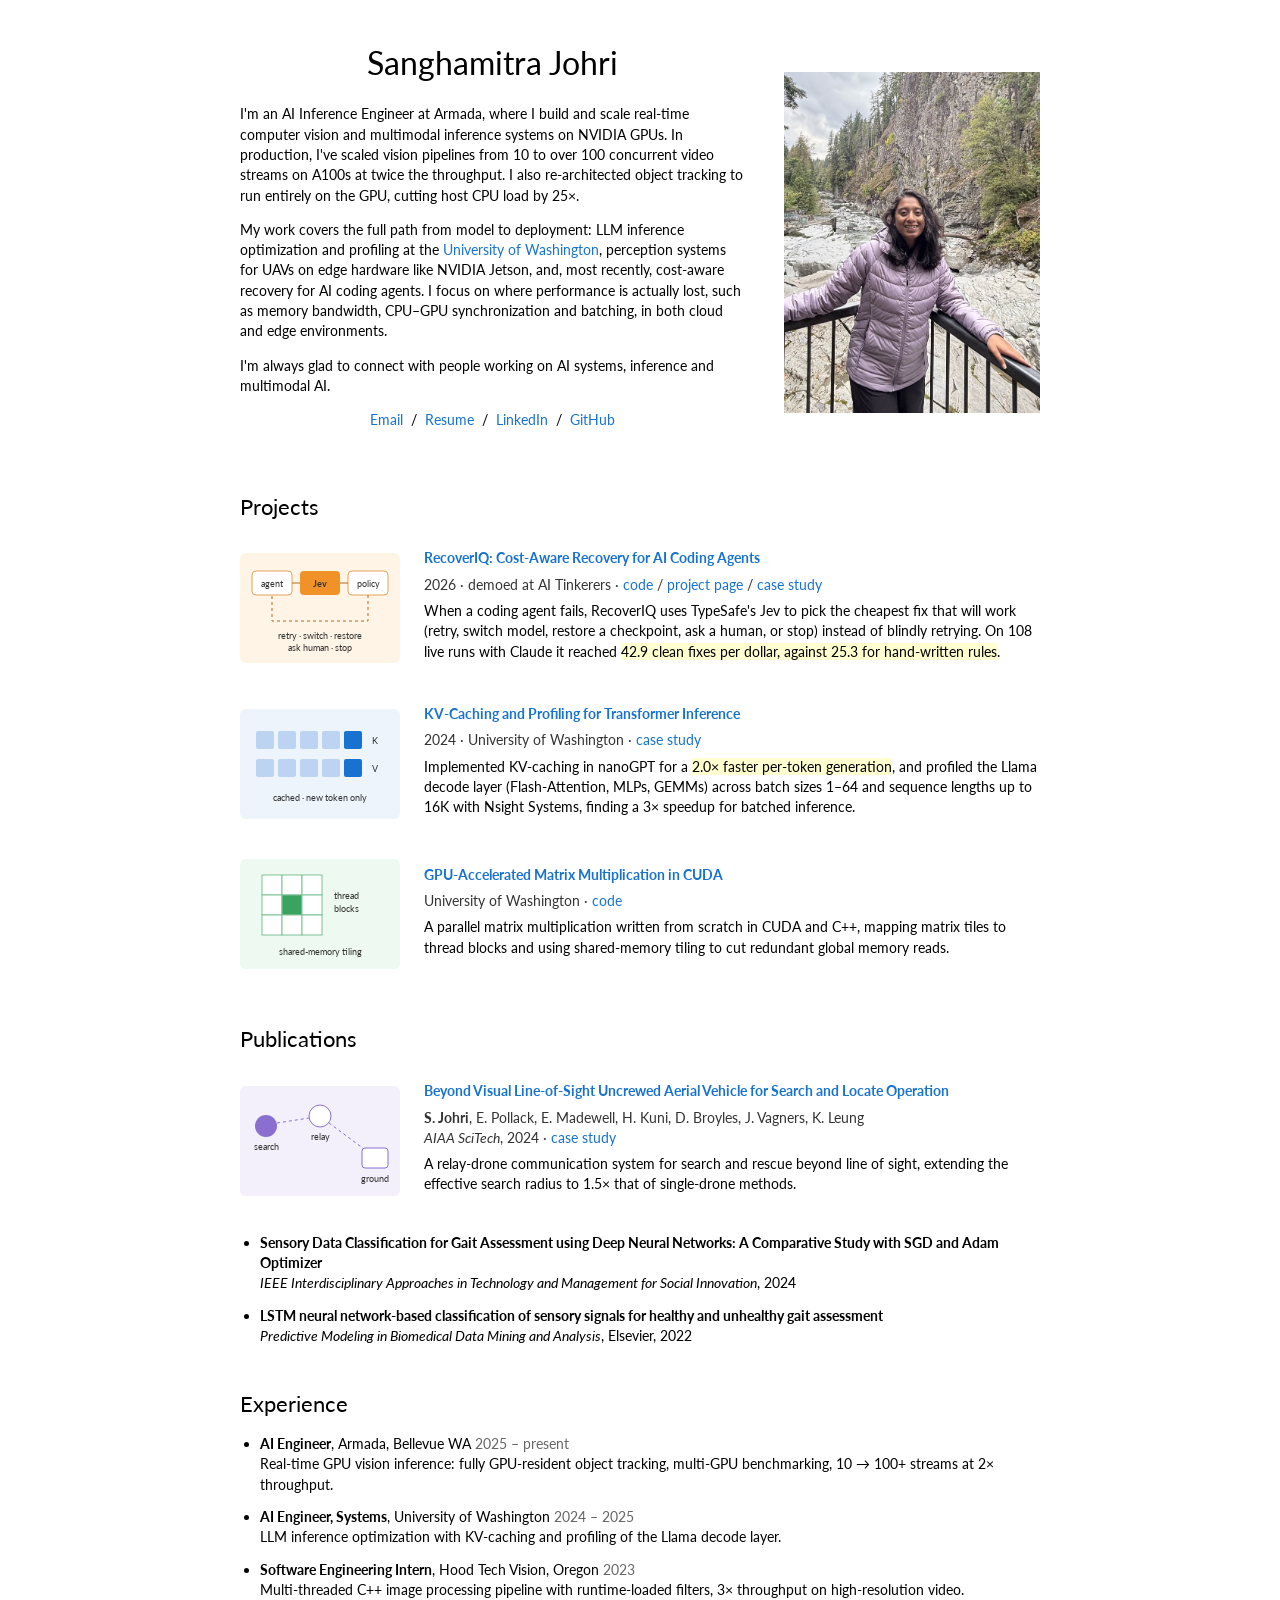
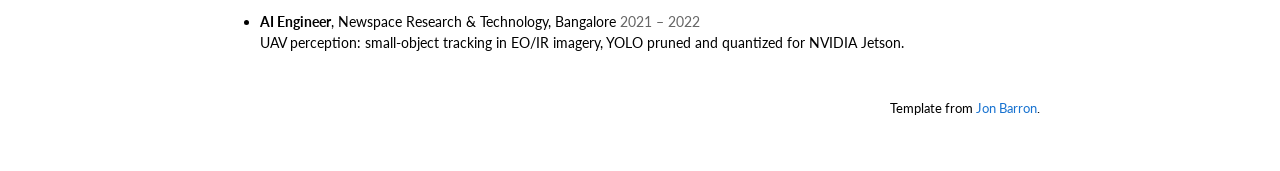
==== index.html @ 05bca454 "Rewrite homepage intro Co-Authored-By: Claude Opus 5.5 <noreply@anthropic.com>" ====
<!DOCTYPE html>
<html lang="en">
<head>
<meta charset="UTF-8">
<meta name="viewport" content="width=device-width, initial-scale=1">
<title>Sanghamitra Johri</title>
<meta name="author" content="Sanghamitra Johri">
<meta name="description" content="Sanghamitra Johri — AI Engineer working on GPU inference for vision and language models.">
<link href="https://fonts.googleapis.com/css2?family=Lato:ital,wght@0,400;0,700;1,400&display=swap" rel="stylesheet">
<link rel="stylesheet" href="home.css">
</head>
<body>
<main class="page">

  <section class="intro">
    <div class="intro-text">
      <h1 class="name">Sanghamitra Johri</h1>
      <p>
        I'm an AI Inference Engineer at Armada, where I build and scale real-time computer vision and multimodal
        inference systems on NVIDIA GPUs. In production, I've scaled vision pipelines from 10 to over 100 concurrent
        video streams on A100s at twice the throughput. I also re-architected object tracking to run entirely on the GPU,
        cutting host CPU load by 25×.
      </p>
      <p>
        My work covers the full path from model to deployment: LLM inference optimization and profiling at the
        <a href="https://www.washington.edu/" target="_blank" rel="noopener noreferrer">University of Washington</a>,
        perception systems for UAVs on edge hardware like NVIDIA Jetson, and, most recently, cost-aware recovery for
        AI coding agents. I focus on where performance is actually lost, such as memory bandwidth, CPU–GPU
        synchronization and batching, in both cloud and edge environments.
      </p>
      <p>
        I'm always glad to connect with people working on AI systems, inference and multimodal AI.
      </p>
      <p class="links">
        <a href="mailto:johrisanghamitra@gmail.com">Email</a> &nbsp;/&nbsp;
        <a href="resume.pdf" target="_blank" rel="noopener noreferrer">Resume</a> &nbsp;/&nbsp;
        <a href="https://www.linkedin.com/in/sanghamitra-johri/" target="_blank" rel="noopener noreferrer">LinkedIn</a> &nbsp;/&nbsp;
        <a href="https://github.com/sanghamitrajohri" target="_blank" rel="noopener noreferrer">GitHub</a>
      </p>
    </div>
    <div class="intro-photo">
      <img src="images/profile.jpg" alt="Sanghamitra Johri" onerror="this.parentElement.remove()">
    </div>
  </section>

  <h2 class="heading">Projects</h2>

  <article class="item">
    <a class="thumb" href="project-5.html" aria-label="RecoverIQ case study">
      <svg viewBox="0 0 160 110" role="img" aria-label="Agent, Jev and policy in a recovery loop">
        <rect width="160" height="110" rx="6" fill="#fff4e6"/>
        <rect x="12" y="18" width="40" height="24" rx="4" fill="#fff" stroke="#e2a35a"/>
        <text x="32" y="34" text-anchor="middle">agent</text>
        <rect x="60" y="18" width="40" height="24" rx="4" fill="#f09228"/>
        <text x="80" y="34" text-anchor="middle" fill="#fff" font-weight="700">Jev</text>
        <rect x="108" y="18" width="40" height="24" rx="4" fill="#fff" stroke="#e2a35a"/>
        <text x="128" y="34" text-anchor="middle">policy</text>
        <path d="M52 30h8M100 30h8" stroke="#b36b1c"/>
        <path d="M128 42v26H32V42" fill="none" stroke="#b36b1c" stroke-dasharray="3 3"/>
        <text x="80" y="86" text-anchor="middle">retry · switch · restore</text>
        <text x="80" y="98" text-anchor="middle">ask human · stop</text>
      </svg>
    </a>
    <div>
      <a href="project-5.html" class="papertitle">RecoverIQ: Cost-Aware Recovery for AI Coding Agents</a>
      <p class="meta">2026 · demoed at AI Tinkerers ·
        <a href="https://github.com/sanghamitrajohri/recoveriq" target="_blank" rel="noopener noreferrer">code</a> /
        <a href="https://sanghamitrajohri.github.io/recoveriq/" target="_blank" rel="noopener noreferrer">project page</a> /
        <a href="project-5.html">case study</a></p>
      <p>When a coding agent fails, RecoverIQ uses TypeSafe's Jev to pick the cheapest fix that will work (retry, switch model,
        restore a checkpoint, ask a human, or stop) instead of blindly retrying. On 108 live runs with Claude it reached
        <span class="highlight">42.9 clean fixes per dollar, against 25.3 for hand-written rules</span>.</p>
    </div>
  </article>

  <article class="item">
    <a class="thumb" href="project-1.html" aria-label="KV-caching case study">
      <svg viewBox="0 0 160 110" role="img" aria-label="Cached key and value blocks reused across decoding steps">
        <rect width="160" height="110" rx="6" fill="#eef4fc"/>
        <g fill="#bcd3f1"><rect x="16" y="22" width="18" height="18" rx="2"/><rect x="38" y="22" width="18" height="18" rx="2"/><rect x="60" y="22" width="18" height="18" rx="2"/><rect x="82" y="22" width="18" height="18" rx="2"/></g>
        <rect x="104" y="22" width="18" height="18" rx="2" fill="#1772d0"/>
        <g fill="#bcd3f1"><rect x="16" y="50" width="18" height="18" rx="2"/><rect x="38" y="50" width="18" height="18" rx="2"/><rect x="60" y="50" width="18" height="18" rx="2"/><rect x="82" y="50" width="18" height="18" rx="2"/></g>
        <rect x="104" y="50" width="18" height="18" rx="2" fill="#1772d0"/>
        <text x="132" y="35">K</text><text x="132" y="63">V</text>
        <text x="80" y="92" text-anchor="middle">cached · new token only</text>
      </svg>
    </a>
    <div>
      <a href="project-1.html" class="papertitle">KV-Caching and Profiling for Transformer Inference</a>
      <p class="meta">2024 · University of Washington ·
        <a href="project-1.html">case study</a></p>
      <p>Implemented KV-caching in nanoGPT for a <span class="highlight">2.0× faster per-token generation</span>, and profiled the
        Llama decode layer (Flash-Attention, MLPs, GEMMs) across batch sizes 1–64 and sequence lengths up to 16K with
        Nsight Systems, finding a 3× speedup for batched inference.</p>
    </div>
  </article>

  <article class="item">
    <a class="thumb" href="https://github.com/sanghamitrajohri/Cuda_programming" target="_blank" rel="noopener noreferrer" aria-label="CUDA programming repository">
      <svg viewBox="0 0 160 110" role="img" aria-label="Matrix tiles mapped to GPU thread blocks">
        <rect width="160" height="110" rx="6" fill="#eefaf1"/>
        <g stroke="#7cc196" fill="#fff">
          <rect x="22" y="16" width="20" height="20"/><rect x="42" y="16" width="20" height="20"/><rect x="62" y="16" width="20" height="20"/>
          <rect x="22" y="36" width="20" height="20"/><rect x="42" y="36" width="20" height="20" fill="#3aa35f"/><rect x="62" y="36" width="20" height="20"/>
          <rect x="22" y="56" width="20" height="20"/><rect x="42" y="56" width="20" height="20"/><rect x="62" y="56" width="20" height="20"/>
        </g>
        <text x="94" y="40">thread</text><text x="94" y="53">blocks</text>
        <text x="80" y="96" text-anchor="middle">shared-memory tiling</text>
      </svg>
    </a>
    <div>
      <a href="https://github.com/sanghamitrajohri/Cuda_programming" class="papertitle" target="_blank" rel="noopener noreferrer">GPU-Accelerated Matrix Multiplication in CUDA</a>
      <p class="meta">University of Washington ·
        <a href="https://github.com/sanghamitrajohri/Cuda_programming" target="_blank" rel="noopener noreferrer">code</a></p>
      <p>A parallel matrix multiplication written from scratch in CUDA and C++, mapping matrix tiles to thread blocks and
        using shared-memory tiling to cut redundant global memory reads.</p>
    </div>
  </article>

  <h2 class="heading">Publications</h2>

  <article class="item">
    <a class="thumb" href="project-3.html" aria-label="BVLOS drone case study">
      <svg viewBox="0 0 160 110" role="img" aria-label="Search drone linked through a relay drone to a ground station">
        <rect width="160" height="110" rx="6" fill="#f3effb"/>
        <circle cx="26" cy="40" r="11" fill="#8a6fd1"/><circle cx="80" cy="30" r="11" fill="#fff" stroke="#8a6fd1"/>
        <rect x="122" y="62" width="26" height="20" rx="3" fill="#fff" stroke="#8a6fd1"/>
        <path d="M37 37l32-5M89 37l35 26" stroke="#8a6fd1" stroke-dasharray="3 3"/>
        <text x="26" y="64" text-anchor="middle">search</text><text x="80" y="54" text-anchor="middle">relay</text>
        <text x="135" y="96" text-anchor="middle">ground</text>
      </svg>
    </a>
    <div>
      <a href="project-3.html" class="papertitle">Beyond Visual Line-of-Sight Uncrewed Aerial Vehicle for Search and Locate Operation</a>
      <p class="meta"><strong>S. Johri</strong>, E. Pollack, E. Madewell, H. Kuni, D. Broyles, J. Vagners, K. Leung<br>
        <em>AIAA SciTech</em>, 2024 · <a href="project-3.html">case study</a></p>
      <p>A relay-drone communication system for search and rescue beyond line of sight, extending the effective search
        radius to 1.5× that of single-drone methods.</p>
    </div>
  </article>

  <ul class="pubs">
    <li><span class="papertitle-plain">Sensory Data Classification for Gait Assessment using Deep Neural Networks: A Comparative Study with SGD and Adam Optimizer</span><br>
      <em>IEEE Interdisciplinary Approaches in Technology and Management for Social Innovation</em>, 2024</li>
    <li><span class="papertitle-plain">LSTM neural network-based classification of sensory signals for healthy and unhealthy gait assessment</span><br>
      <em>Predictive Modeling in Biomedical Data Mining and Analysis</em>, Elsevier, 2022</li>
  </ul>

  <h2 class="heading">Experience</h2>
  <ul class="exp">
    <li><strong>AI Engineer</strong>, Armada, Bellevue WA <span class="when">2025 – present</span><br>
      Real-time GPU vision inference: fully GPU-resident object tracking, multi-GPU benchmarking, 10 → 100+ streams at 2× throughput.</li>
    <li><strong>AI Engineer, Systems</strong>, University of Washington <span class="when">2024 – 2025</span><br>
      LLM inference optimization with KV-caching and profiling of the Llama decode layer.</li>
    <li><strong>Software Engineering Intern</strong>, Hood Tech Vision, Oregon <span class="when">2023</span><br>
      Multi-threaded C++ image processing pipeline with runtime-loaded filters, 3× throughput on high-resolution video.</li>
    <li><strong>AI Engineer</strong>, Newspace Research &amp; Technology, Bangalore <span class="when">2021 – 2022</span><br>
      UAV perception: small-object tracking in EO/IR imagery, YOLO pruned and quantized for NVIDIA Jetson.</li>
  </ul>

  <p class="credit">Template from <a href="https://jonbarron.info/" target="_blank" rel="noopener noreferrer">Jon Barron</a>.</p>
</main>
</body>
</html>
---- home.css ----
body {
  margin: 0;
  background: #fff;
  color: #000;
  font-family: "Lato", Verdana, Helvetica, sans-serif;
  font-size: 14px;
  line-height: 1.45;
}

a { color: #1772d0; text-decoration: none; }
a:hover, a:focus { color: #f09228; }

.page { max-width: 800px; margin: 0 auto; padding: 20px 20px 40px; }

.intro { display: flex; align-items: center; gap: 5%; padding: 20px 0 10px; }
.intro-text { flex: 1 1 63%; }
.intro-photo { flex: 0 0 32%; }
.intro-photo img { width: 100%; display: block; }
.name { font-size: 32px; font-weight: 400; text-align: center; margin: 0 0 18px; }
.links { text-align: center; }

.heading { font-size: 22px; font-weight: 400; margin: 36px 0 8px; }

.item { display: grid; grid-template-columns: 160px 1fr; gap: 24px; align-items: center; padding: 18px 0; }
.thumb { display: block; line-height: 0; }
.thumb svg { width: 160px; height: auto; display: block; }
.thumb svg text { font-family: "Lato", Verdana, sans-serif; font-size: 9px; fill: #333; }
.papertitle { font-weight: 700; }
.item p { margin: 6px 0; }
.meta { color: #333; }

span.highlight { background-color: #ffffd0; }

.pubs, .exp { margin: 8px 0 0; padding-left: 20px; }
.pubs li, .exp li { padding: 6px 0; }
.papertitle-plain { font-weight: 700; }
.when { color: #666; }

.credit { text-align: right; font-size: small; margin-top: 40px; }

@media (max-width: 600px) {
  .intro { flex-direction: column-reverse; }
  .intro-photo { width: 55%; }
  .item { grid-template-columns: 1fr; gap: 10px; }
}
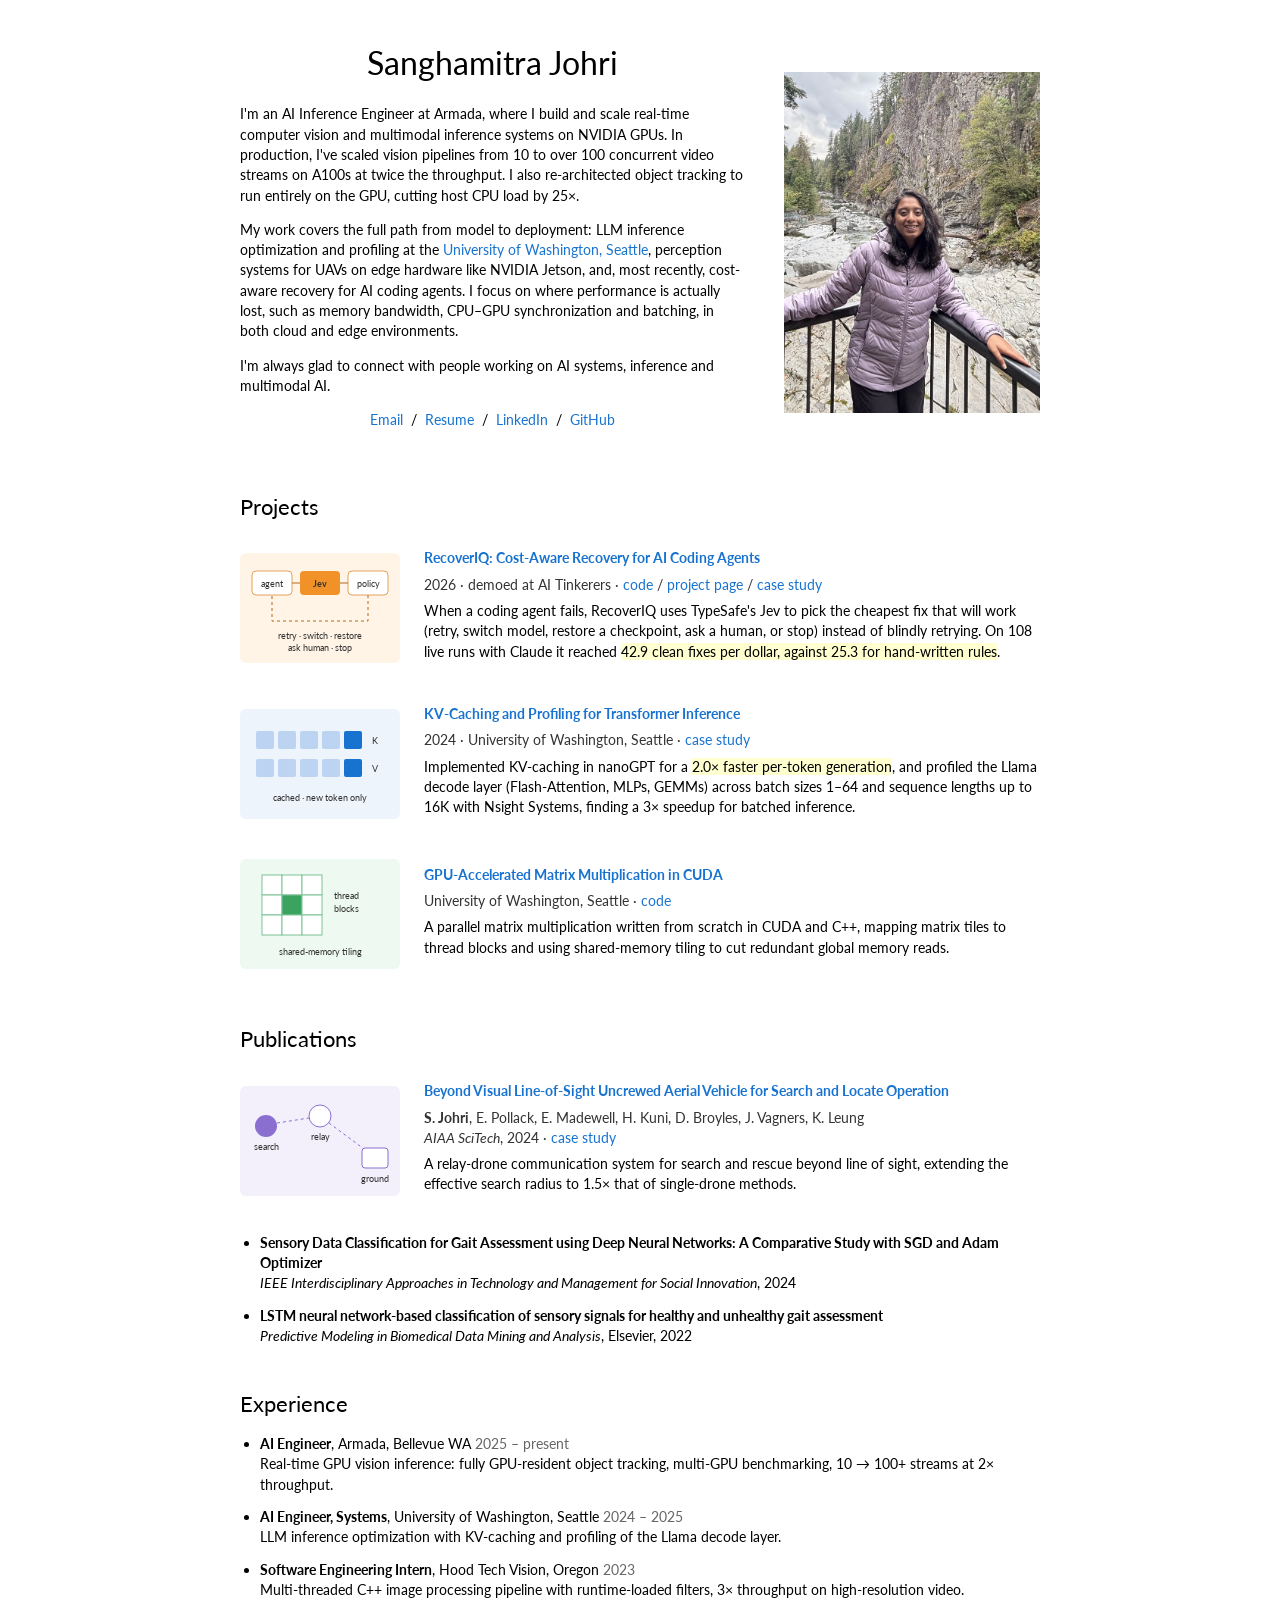
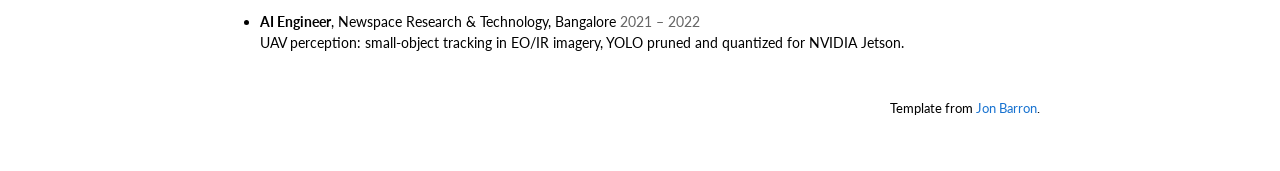
==== commit bcf81366: "Say University of Washington, Seattle Co-Authored-By: Claude Opus 5.5 <noreply@anthropic.com>" ====
--- a/index.html
+++ b/index.html
@@ -23,7 +23,7 @@
       </p>
       <p>
         My work covers the full path from model to deployment: LLM inference optimization and profiling at the
-        <a href="https://www.washington.edu/" target="_blank" rel="noopener noreferrer">University of Washington</a>,
+        <a href="https://www.washington.edu/" target="_blank" rel="noopener noreferrer">University of Washington, Seattle</a>,
         perception systems for UAVs on edge hardware like NVIDIA Jetson, and, most recently, cost-aware recovery for
         AI coding agents. I focus on where performance is actually lost, such as memory bandwidth, CPU–GPU
         synchronization and batching, in both cloud and edge environments.
@@ -87,7 +87,7 @@
     </a>
     <div>
       <a href="project-1.html" class="papertitle">KV-Caching and Profiling for Transformer Inference</a>
-      <p class="meta">2024 · University of Washington ·
+      <p class="meta">2024 · University of Washington, Seattle ·
         <a href="project-1.html">case study</a></p>
       <p>Implemented KV-caching in nanoGPT for a <span class="highlight">2.0× faster per-token generation</span>, and profiled the
         Llama decode layer (Flash-Attention, MLPs, GEMMs) across batch sizes 1–64 and sequence lengths up to 16K with
@@ -110,7 +110,7 @@
     </a>
     <div>
       <a href="https://github.com/sanghamitrajohri/Cuda_programming" class="papertitle" target="_blank" rel="noopener noreferrer">GPU-Accelerated Matrix Multiplication in CUDA</a>
-      <p class="meta">University of Washington ·
+      <p class="meta">University of Washington, Seattle ·
         <a href="https://github.com/sanghamitrajohri/Cuda_programming" target="_blank" rel="noopener noreferrer">code</a></p>
       <p>A parallel matrix multiplication written from scratch in CUDA and C++, mapping matrix tiles to thread blocks and
         using shared-memory tiling to cut redundant global memory reads.</p>
@@ -150,7 +150,7 @@
   <ul class="exp">
     <li><strong>AI Engineer</strong>, Armada, Bellevue WA <span class="when">2025 – present</span><br>
       Real-time GPU vision inference: fully GPU-resident object tracking, multi-GPU benchmarking, 10 → 100+ streams at 2× throughput.</li>
-    <li><strong>AI Engineer, Systems</strong>, University of Washington <span class="when">2024 – 2025</span><br>
+    <li><strong>AI Engineer, Systems</strong>, University of Washington, Seattle <span class="when">2024 – 2025</span><br>
       LLM inference optimization with KV-caching and profiling of the Llama decode layer.</li>
     <li><strong>Software Engineering Intern</strong>, Hood Tech Vision, Oregon <span class="when">2023</span><br>
       Multi-threaded C++ image processing pipeline with runtime-loaded filters, 3× throughput on high-resolution video.</li>
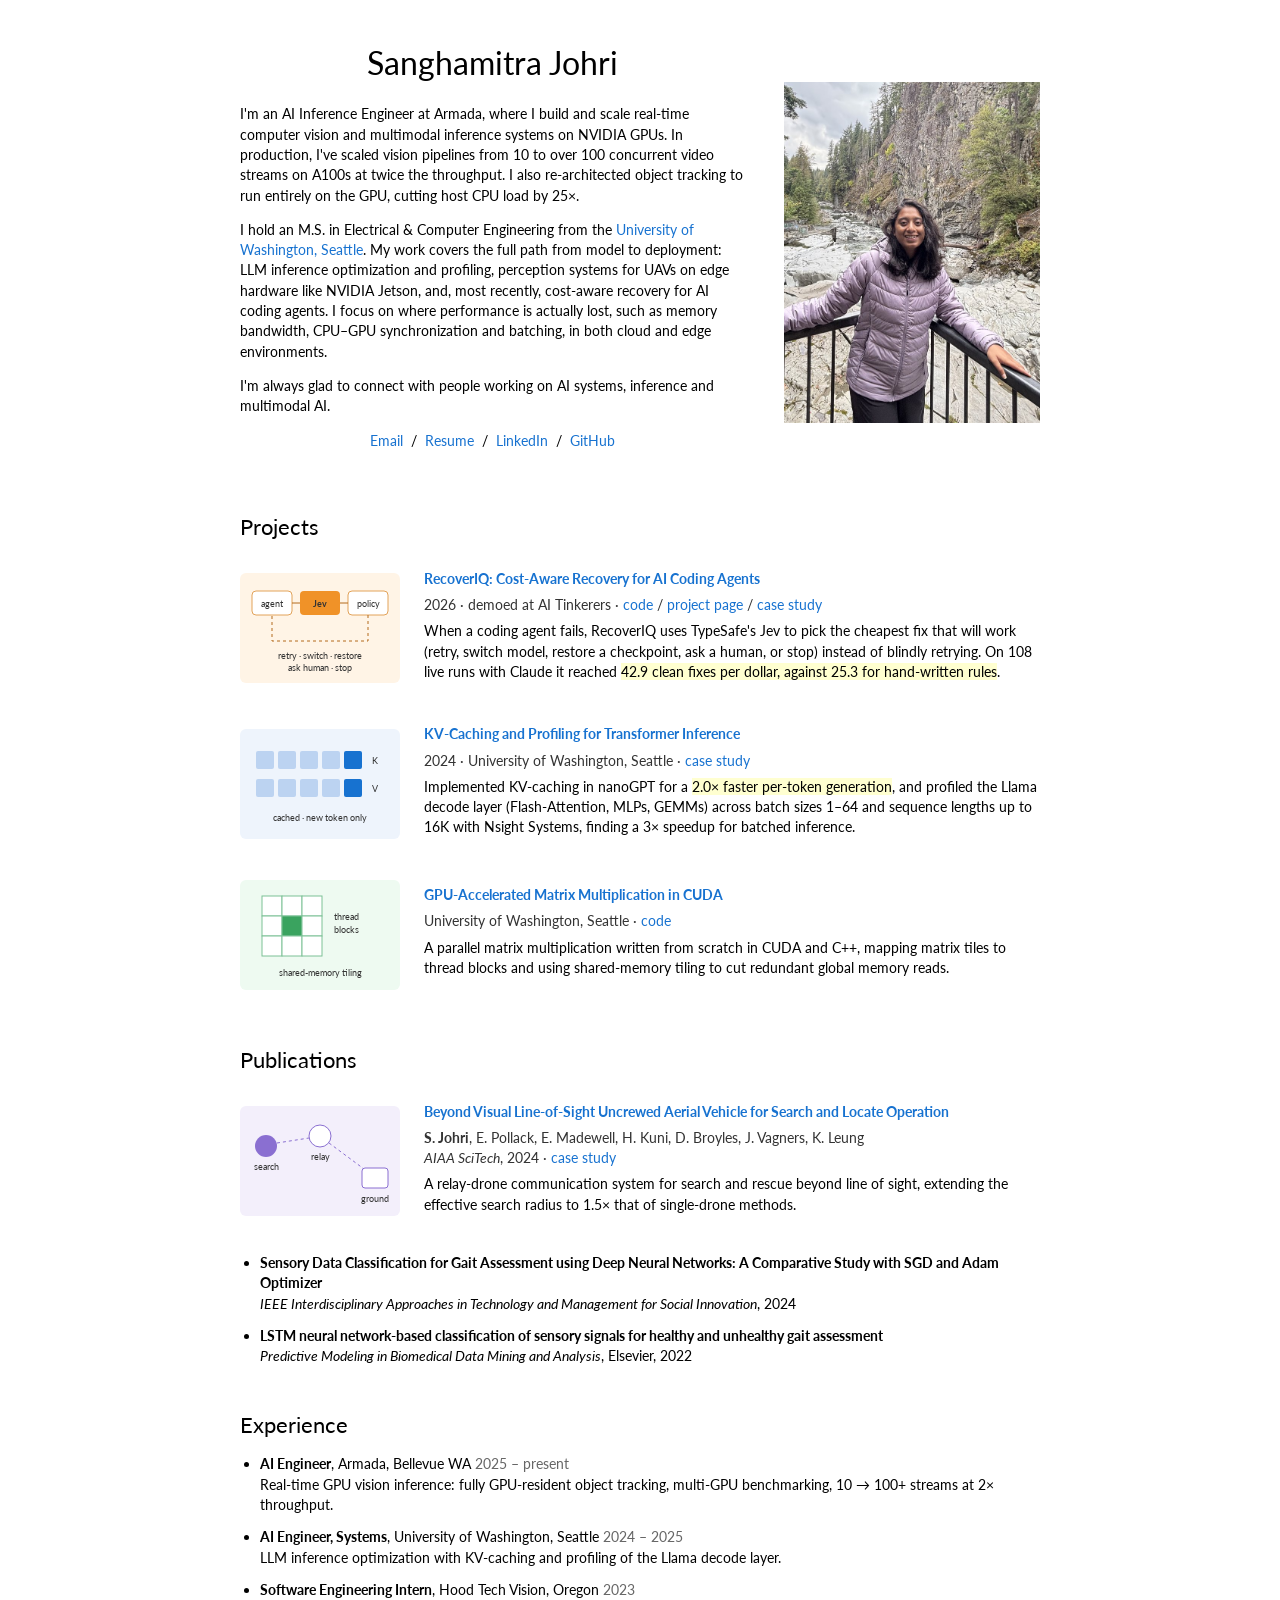
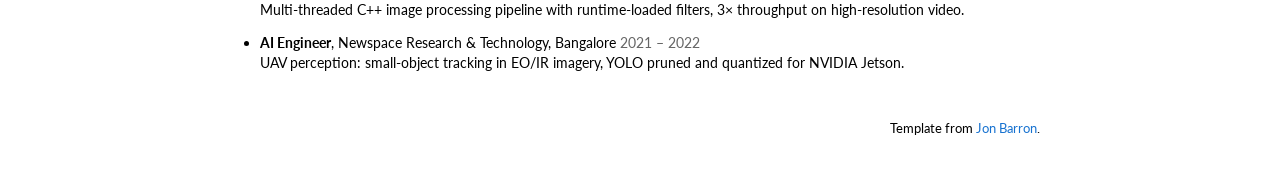
==== commit 75fb3506: "Intro: state the UW Seattle M.S. in its own sentence Co-Authored-By: Claude Opus 5.5 <noreply@anthro" ====
--- a/index.html
+++ b/index.html
@@ -22,10 +22,11 @@
         cutting host CPU load by 25×.
       </p>
       <p>
-        My work covers the full path from model to deployment: LLM inference optimization and profiling at the
-        <a href="https://www.washington.edu/" target="_blank" rel="noopener noreferrer">University of Washington, Seattle</a>,
-        perception systems for UAVs on edge hardware like NVIDIA Jetson, and, most recently, cost-aware recovery for
-        AI coding agents. I focus on where performance is actually lost, such as memory bandwidth, CPU–GPU
+        I hold an M.S. in Electrical &amp; Computer Engineering from the
+        <a href="https://www.washington.edu/" target="_blank" rel="noopener noreferrer">University of Washington, Seattle</a>.
+        My work covers the full path from model to deployment: LLM inference optimization and profiling, perception
+        systems for UAVs on edge hardware like NVIDIA Jetson, and, most recently, cost-aware recovery for AI coding
+        agents. I focus on where performance is actually lost, such as memory bandwidth, CPU–GPU
         synchronization and batching, in both cloud and edge environments.
       </p>
       <p>
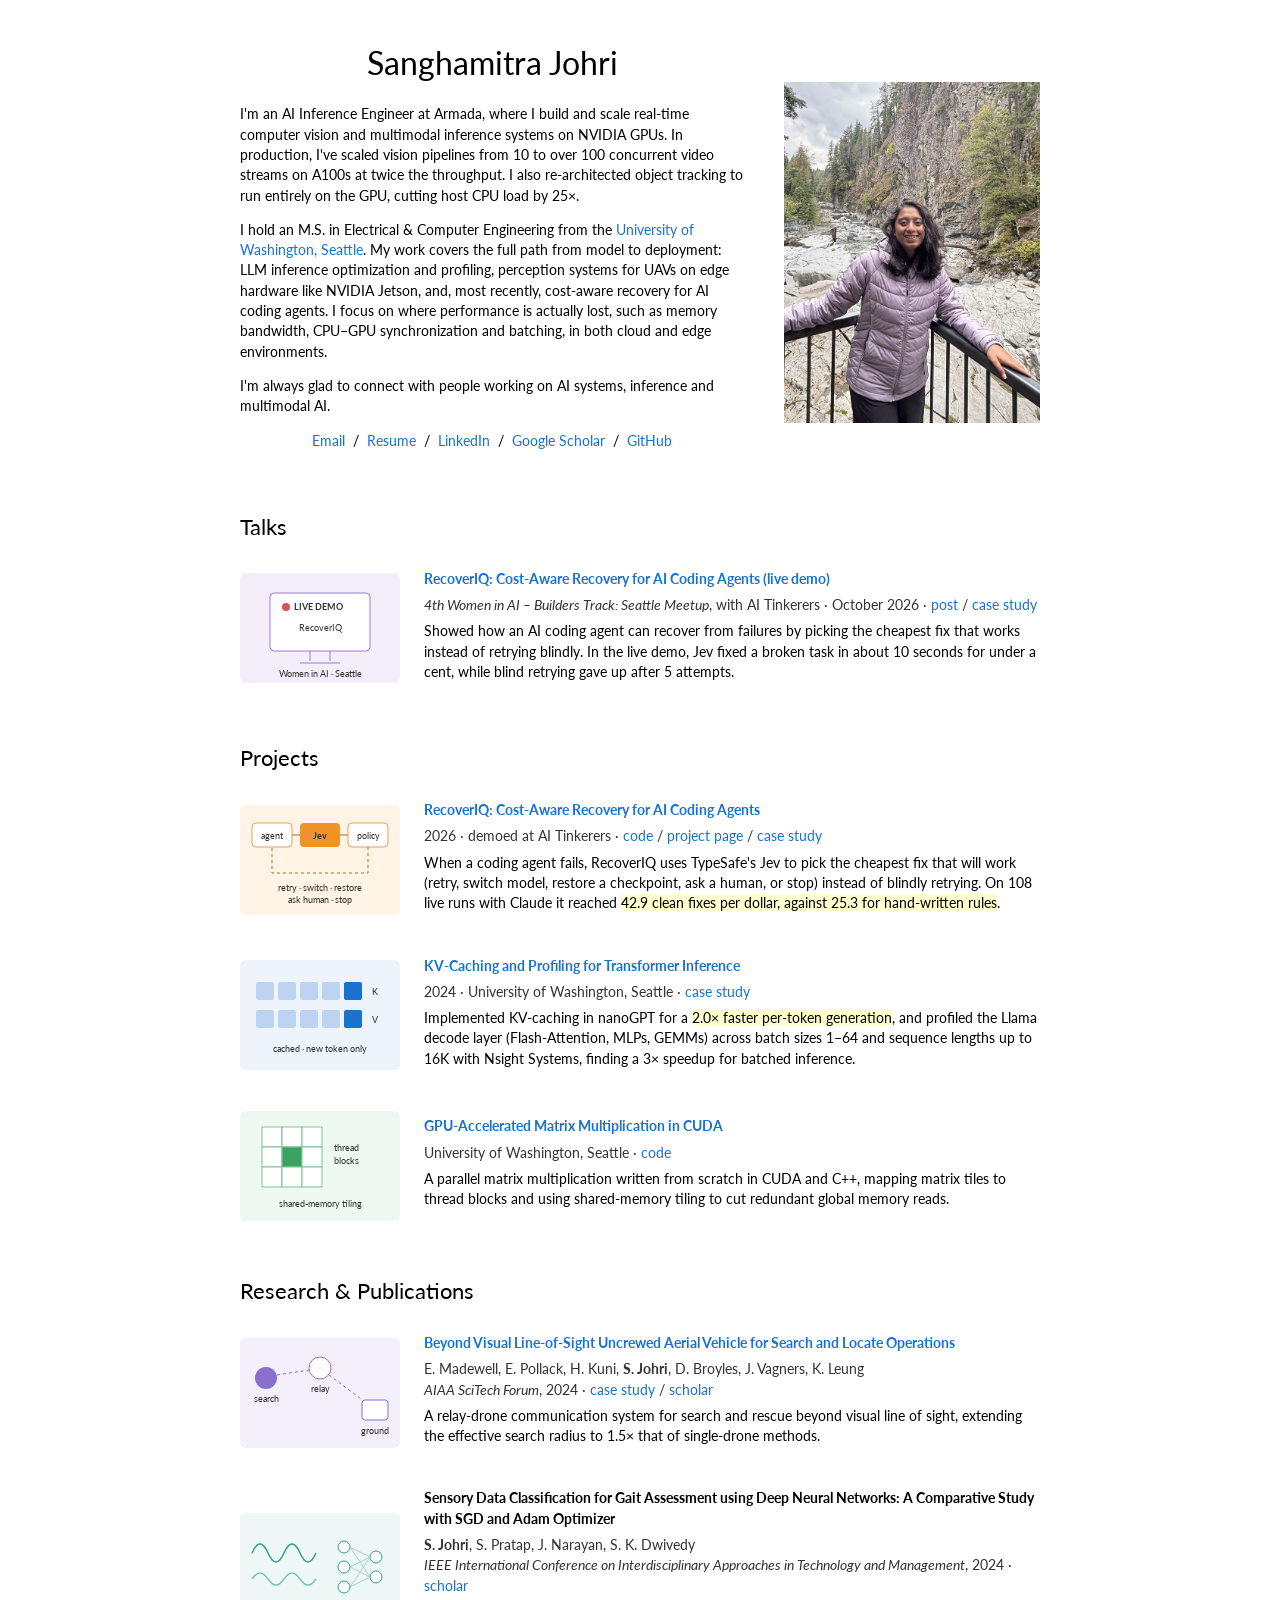
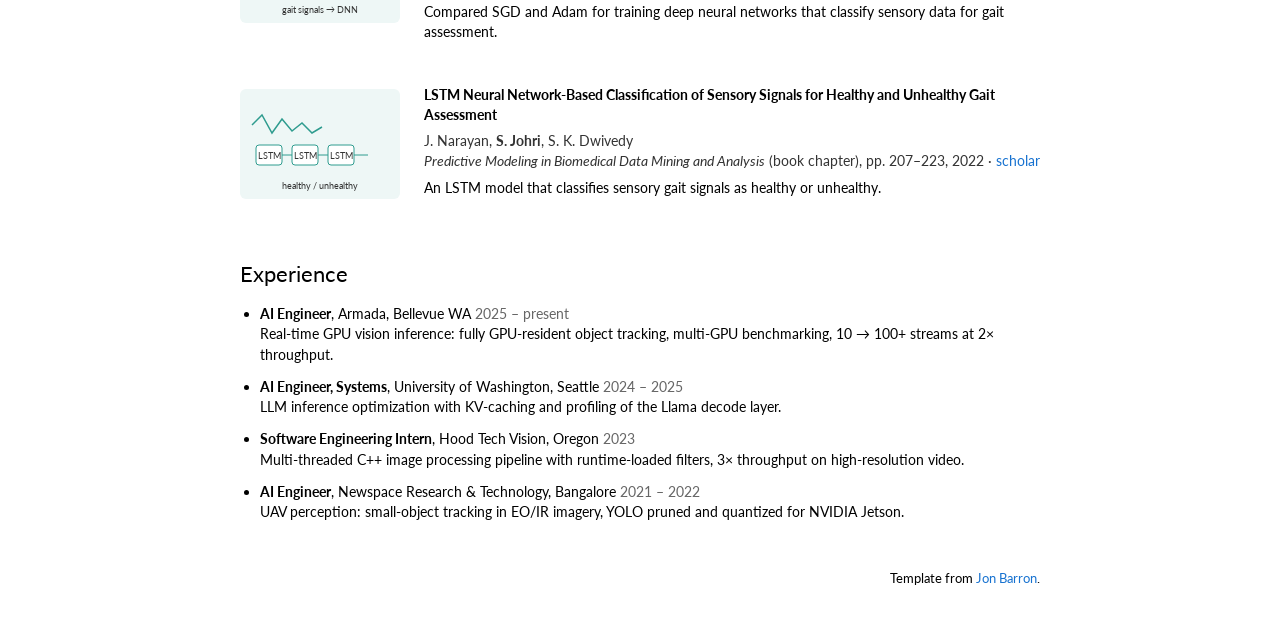
==== commit f6d8493a: "Add Talks and Research & Publications; fix BVLOS author order Publications follow Google Scholar. Se" ====
--- a/index.html
+++ b/index.html
@@ -36,6 +36,7 @@
         <a href="mailto:johrisanghamitra@gmail.com">Email</a> &nbsp;/&nbsp;
         <a href="resume.pdf" target="_blank" rel="noopener noreferrer">Resume</a> &nbsp;/&nbsp;
         <a href="https://www.linkedin.com/in/sanghamitra-johri/" target="_blank" rel="noopener noreferrer">LinkedIn</a> &nbsp;/&nbsp;
+        <a href="https://scholar.google.com/citations?user=mle4mlAAAAAJ&amp;hl=en" target="_blank" rel="noopener noreferrer">Google Scholar</a> &nbsp;/&nbsp;
         <a href="https://github.com/sanghamitrajohri" target="_blank" rel="noopener noreferrer">GitHub</a>
       </p>
     </div>
@@ -43,6 +44,30 @@
       <img src="images/profile.jpg" alt="Sanghamitra Johri" onerror="this.parentElement.remove()">
     </div>
   </section>
+
+  <h2 class="heading">Talks</h2>
+
+  <article class="item">
+    <a class="thumb" href="https://www.linkedin.com/feed/update/urn:li:activity:7518827236146384896/" target="_blank" rel="noopener noreferrer" aria-label="LinkedIn post about the RecoverIQ demo">
+      <svg viewBox="0 0 160 110" role="img" aria-label="Live demo">
+        <rect width="160" height="110" rx="6" fill="#f4eefb"/>
+        <rect x="30" y="20" width="100" height="58" rx="4" fill="#fff" stroke="#9b7ad8"/>
+        <circle cx="46" cy="34" r="4" fill="#d9534f"/>
+        <text x="54" y="37" font-weight="700" fill="#6a4bb0">LIVE DEMO</text>
+        <text x="80" y="58" text-anchor="middle">RecoverIQ</text>
+        <path d="M70 78v10M90 78v10M60 90h40" stroke="#9b7ad8"/>
+        <text x="80" y="104" text-anchor="middle">Women in AI · Seattle</text>
+      </svg>
+    </a>
+    <div>
+      <a href="https://www.linkedin.com/feed/update/urn:li:activity:7518827236146384896/" class="papertitle" target="_blank" rel="noopener noreferrer">RecoverIQ: Cost-Aware Recovery for AI Coding Agents (live demo)</a>
+      <p class="meta"><em>4th Women in AI – Builders Track: Seattle Meetup</em>, with AI Tinkerers · October 2026 ·
+        <a href="https://www.linkedin.com/feed/update/urn:li:activity:7518827236146384896/" target="_blank" rel="noopener noreferrer">post</a> /
+        <a href="project-5.html">case study</a></p>
+      <p>Showed how an AI coding agent can recover from failures by picking the cheapest fix that works instead of retrying blindly.
+        In the live demo, Jev fixed a broken task in about 10 seconds for under a cent, while blind retrying gave up after 5 attempts.</p>
+    </div>
+  </article>
 
   <h2 class="heading">Projects</h2>
 
@@ -118,7 +143,7 @@
     </div>
   </article>
 
-  <h2 class="heading">Publications</h2>
+  <h2 class="heading">Research &amp; Publications</h2>
 
   <article class="item">
     <a class="thumb" href="project-3.html" aria-label="BVLOS drone case study">
@@ -132,20 +157,53 @@
       </svg>
     </a>
     <div>
-      <a href="project-3.html" class="papertitle">Beyond Visual Line-of-Sight Uncrewed Aerial Vehicle for Search and Locate Operation</a>
-      <p class="meta"><strong>S. Johri</strong>, E. Pollack, E. Madewell, H. Kuni, D. Broyles, J. Vagners, K. Leung<br>
-        <em>AIAA SciTech</em>, 2024 · <a href="project-3.html">case study</a></p>
-      <p>A relay-drone communication system for search and rescue beyond line of sight, extending the effective search
-        radius to 1.5× that of single-drone methods.</p>
-    </div>
-  </article>
-
-  <ul class="pubs">
-    <li><span class="papertitle-plain">Sensory Data Classification for Gait Assessment using Deep Neural Networks: A Comparative Study with SGD and Adam Optimizer</span><br>
-      <em>IEEE Interdisciplinary Approaches in Technology and Management for Social Innovation</em>, 2024</li>
-    <li><span class="papertitle-plain">LSTM neural network-based classification of sensory signals for healthy and unhealthy gait assessment</span><br>
-      <em>Predictive Modeling in Biomedical Data Mining and Analysis</em>, Elsevier, 2022</li>
-  </ul>
+      <a href="project-3.html" class="papertitle">Beyond Visual Line-of-Sight Uncrewed Aerial Vehicle for Search and Locate Operations</a>
+      <p class="meta">E. Madewell, E. Pollack, H. Kuni, <strong>S. Johri</strong>, D. Broyles, J. Vagners, K. Leung<br>
+        <em>AIAA SciTech Forum</em>, 2024 · <a href="project-3.html">case study</a> / <a href="https://scholar.google.com/citations?user=mle4mlAAAAAJ&amp;hl=en" target="_blank" rel="noopener noreferrer">scholar</a></p>
+      <p>A relay-drone communication system for search and rescue beyond visual line of sight, extending the effective
+        search radius to 1.5× that of single-drone methods.</p>
+    </div>
+  </article>
+
+  <article class="item">
+    <a class="thumb" href="https://scholar.google.com/citations?user=mle4mlAAAAAJ&amp;hl=en" target="_blank" rel="noopener noreferrer" aria-label="Google Scholar profile">
+      <svg viewBox="0 0 160 110" role="img" aria-label="Gait sensor signals feeding a neural network">
+        <rect width="160" height="110" rx="6" fill="#eef7f6"/>
+        <path d="M12 40 q8 -18 16 0 t16 0 t16 0 t16 0" fill="none" stroke="#2f9c8f" stroke-width="1.5"/>
+        <path d="M12 66 q8 -12 16 0 t16 0 t16 0 t16 0" fill="none" stroke="#7fc4bb" stroke-width="1.5"/>
+        <g fill="#fff" stroke="#2f9c8f"><circle cx="104" cy="34" r="6"/><circle cx="104" cy="54" r="6"/><circle cx="104" cy="74" r="6"/><circle cx="136" cy="44" r="6"/><circle cx="136" cy="64" r="6"/></g>
+        <path d="M110 34l20 10M110 54l20-10M110 54l20 10M110 74l20-10M110 34l20 30M110 74l20-30" stroke="#9fd3cc"/>
+        <text x="80" y="100" text-anchor="middle">gait signals → DNN</text>
+      </svg>
+    </a>
+    <div>
+      <span class="papertitle">Sensory Data Classification for Gait Assessment using Deep Neural Networks: A Comparative Study with SGD and Adam Optimizer</span>
+      <p class="meta"><strong>S. Johri</strong>, S. Pratap, J. Narayan, S. K. Dwivedy<br>
+        <em>IEEE International Conference on Interdisciplinary Approaches in Technology and Management</em>, 2024 ·
+        <a href="https://scholar.google.com/citations?user=mle4mlAAAAAJ&amp;hl=en" target="_blank" rel="noopener noreferrer">scholar</a></p>
+      <p>Compared SGD and Adam for training deep neural networks that classify sensory data for gait assessment.</p>
+    </div>
+  </article>
+
+  <article class="item">
+    <a class="thumb" href="https://scholar.google.com/citations?user=mle4mlAAAAAJ&amp;hl=en" target="_blank" rel="noopener noreferrer" aria-label="Google Scholar profile">
+      <svg viewBox="0 0 160 110" role="img" aria-label="Sensor signal sequence feeding LSTM cells">
+        <rect width="160" height="110" rx="6" fill="#eef7f6"/>
+        <path d="M12 36 l10 -10 l10 18 l10 -14 l10 12 l10 -8 l10 10 l10 -6" fill="none" stroke="#2f9c8f" stroke-width="1.5"/>
+        <g fill="#fff" stroke="#2f9c8f"><rect x="16" y="56" width="26" height="20" rx="3"/><rect x="52" y="56" width="26" height="20" rx="3"/><rect x="88" y="56" width="26" height="20" rx="3"/></g>
+        <path d="M42 66h10M78 66h10M114 66h14" stroke="#2f9c8f"/>
+        <text x="29" y="70" text-anchor="middle">LSTM</text><text x="65" y="70" text-anchor="middle">LSTM</text><text x="101" y="70" text-anchor="middle">LSTM</text>
+        <text x="80" y="100" text-anchor="middle">healthy / unhealthy</text>
+      </svg>
+    </a>
+    <div>
+      <span class="papertitle">LSTM Neural Network-Based Classification of Sensory Signals for Healthy and Unhealthy Gait Assessment</span>
+      <p class="meta">J. Narayan, <strong>S. Johri</strong>, S. K. Dwivedy<br>
+        <em>Predictive Modeling in Biomedical Data Mining and Analysis</em> (book chapter), pp. 207–223, 2022 ·
+        <a href="https://scholar.google.com/citations?user=mle4mlAAAAAJ&amp;hl=en" target="_blank" rel="noopener noreferrer">scholar</a></p>
+      <p>An LSTM model that classifies sensory gait signals as healthy or unhealthy.</p>
+    </div>
+  </article>
 
   <h2 class="heading">Experience</h2>
   <ul class="exp">
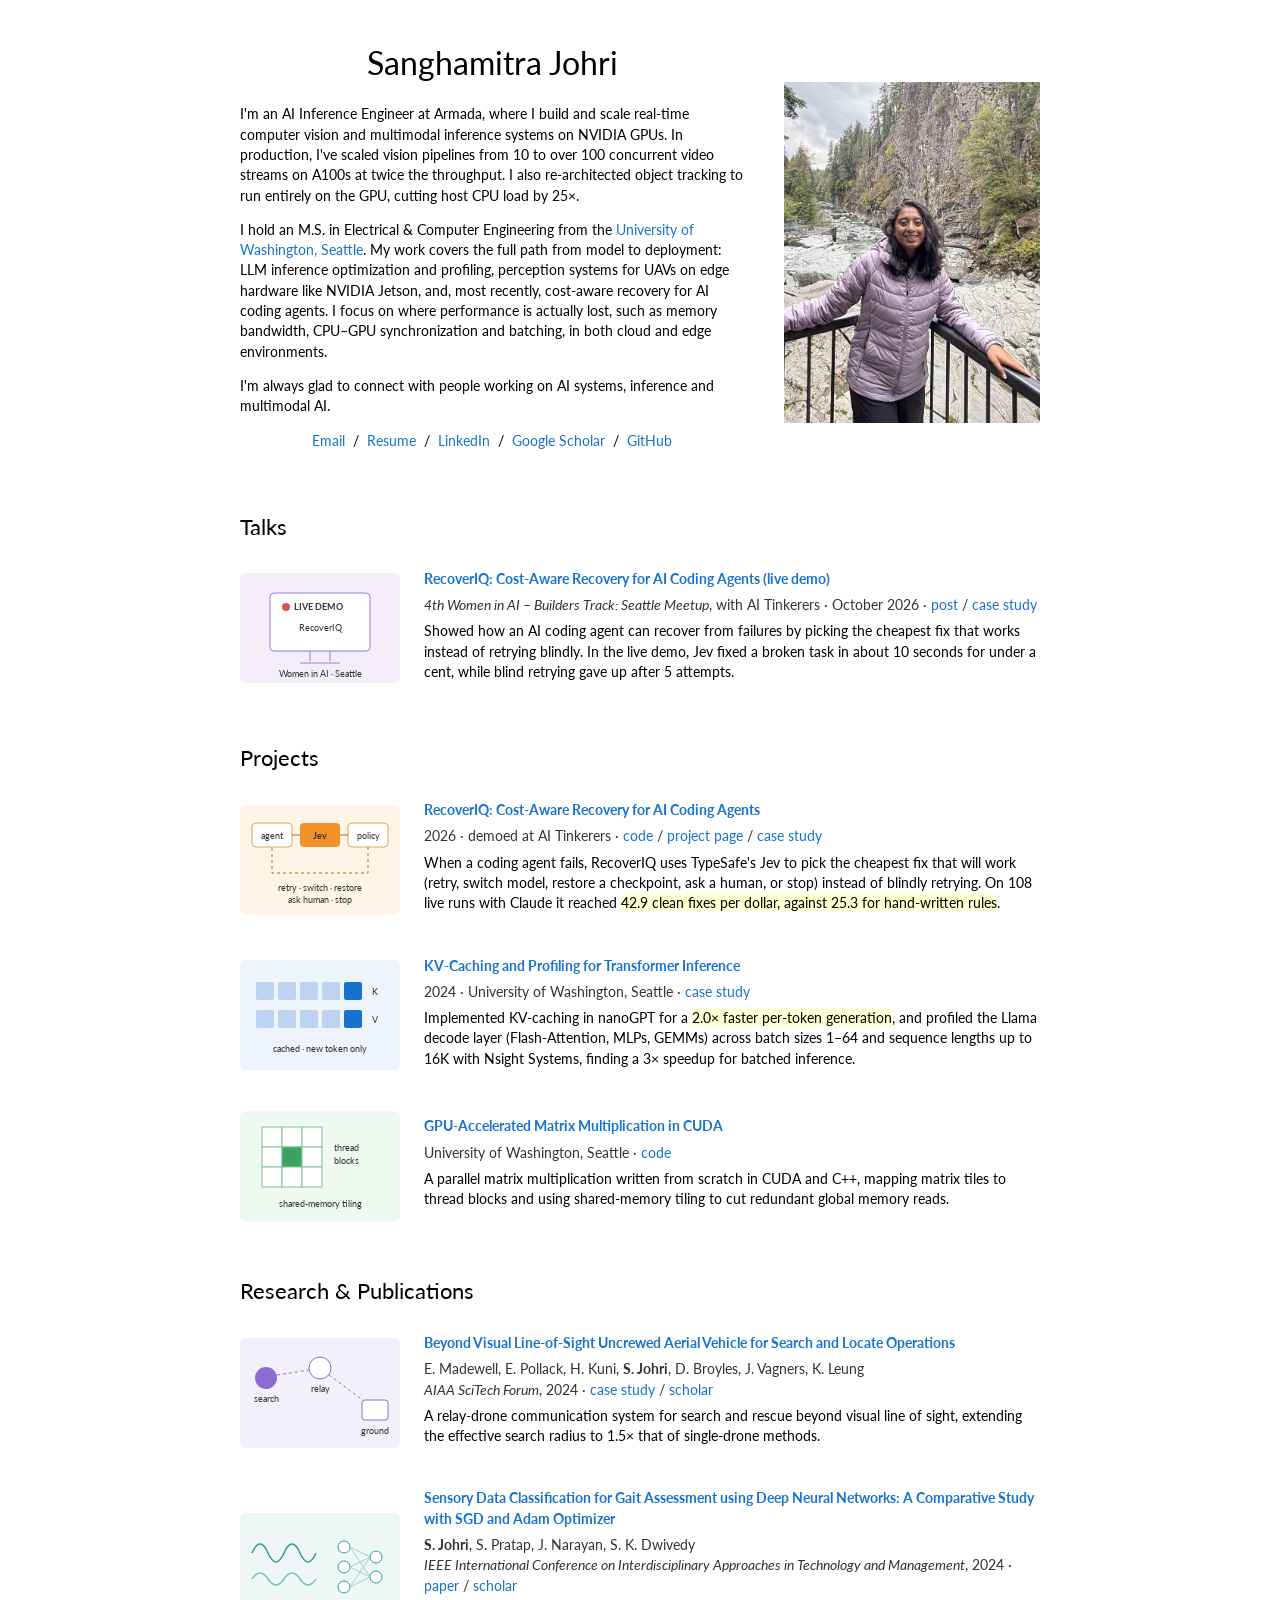
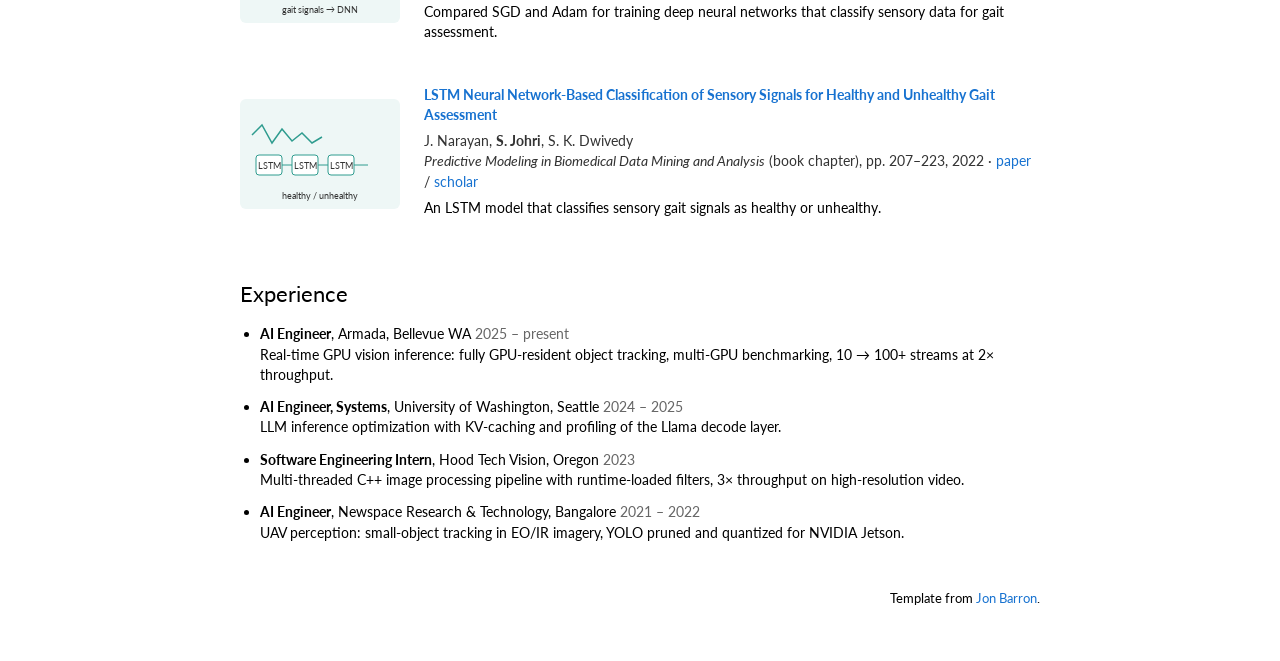
==== commit a23d178d: "Link gait paper titles to IEEE Xplore and ScienceDirect Co-Authored-By: Claude Opus 5.5 <noreply@ant" ====
--- a/index.html
+++ b/index.html
@@ -166,7 +166,7 @@
   </article>
 
   <article class="item">
-    <a class="thumb" href="https://scholar.google.com/citations?user=mle4mlAAAAAJ&amp;hl=en" target="_blank" rel="noopener noreferrer" aria-label="Google Scholar profile">
+    <a class="thumb" href="https://ieeexplore.ieee.org/abstract/document/10503416/" target="_blank" rel="noopener noreferrer" aria-label="Paper on IEEE Xplore">
       <svg viewBox="0 0 160 110" role="img" aria-label="Gait sensor signals feeding a neural network">
         <rect width="160" height="110" rx="6" fill="#eef7f6"/>
         <path d="M12 40 q8 -18 16 0 t16 0 t16 0 t16 0" fill="none" stroke="#2f9c8f" stroke-width="1.5"/>
@@ -177,16 +177,16 @@
       </svg>
     </a>
     <div>
-      <span class="papertitle">Sensory Data Classification for Gait Assessment using Deep Neural Networks: A Comparative Study with SGD and Adam Optimizer</span>
+      <a href="https://ieeexplore.ieee.org/abstract/document/10503416/" class="papertitle" target="_blank" rel="noopener noreferrer">Sensory Data Classification for Gait Assessment using Deep Neural Networks: A Comparative Study with SGD and Adam Optimizer</a>
       <p class="meta"><strong>S. Johri</strong>, S. Pratap, J. Narayan, S. K. Dwivedy<br>
         <em>IEEE International Conference on Interdisciplinary Approaches in Technology and Management</em>, 2024 ·
-        <a href="https://scholar.google.com/citations?user=mle4mlAAAAAJ&amp;hl=en" target="_blank" rel="noopener noreferrer">scholar</a></p>
+        <a href="https://ieeexplore.ieee.org/abstract/document/10503416/" target="_blank" rel="noopener noreferrer">paper</a> / <a href="https://scholar.google.com/citations?user=mle4mlAAAAAJ&amp;hl=en" target="_blank" rel="noopener noreferrer">scholar</a></p>
       <p>Compared SGD and Adam for training deep neural networks that classify sensory data for gait assessment.</p>
     </div>
   </article>
 
   <article class="item">
-    <a class="thumb" href="https://scholar.google.com/citations?user=mle4mlAAAAAJ&amp;hl=en" target="_blank" rel="noopener noreferrer" aria-label="Google Scholar profile">
+    <a class="thumb" href="https://www.sciencedirect.com/science/chapter/edited-volume/pii/B978032399864200010X" target="_blank" rel="noopener noreferrer" aria-label="Chapter on ScienceDirect">
       <svg viewBox="0 0 160 110" role="img" aria-label="Sensor signal sequence feeding LSTM cells">
         <rect width="160" height="110" rx="6" fill="#eef7f6"/>
         <path d="M12 36 l10 -10 l10 18 l10 -14 l10 12 l10 -8 l10 10 l10 -6" fill="none" stroke="#2f9c8f" stroke-width="1.5"/>
@@ -197,10 +197,10 @@
       </svg>
     </a>
     <div>
-      <span class="papertitle">LSTM Neural Network-Based Classification of Sensory Signals for Healthy and Unhealthy Gait Assessment</span>
+      <a href="https://www.sciencedirect.com/science/chapter/edited-volume/pii/B978032399864200010X" class="papertitle" target="_blank" rel="noopener noreferrer">LSTM Neural Network-Based Classification of Sensory Signals for Healthy and Unhealthy Gait Assessment</a>
       <p class="meta">J. Narayan, <strong>S. Johri</strong>, S. K. Dwivedy<br>
         <em>Predictive Modeling in Biomedical Data Mining and Analysis</em> (book chapter), pp. 207–223, 2022 ·
-        <a href="https://scholar.google.com/citations?user=mle4mlAAAAAJ&amp;hl=en" target="_blank" rel="noopener noreferrer">scholar</a></p>
+        <a href="https://www.sciencedirect.com/science/chapter/edited-volume/pii/B978032399864200010X" target="_blank" rel="noopener noreferrer">paper</a> / <a href="https://scholar.google.com/citations?user=mle4mlAAAAAJ&amp;hl=en" target="_blank" rel="noopener noreferrer">scholar</a></p>
       <p>An LSTM model that classifies sensory gait signals as healthy or unhealthy.</p>
     </div>
   </article>
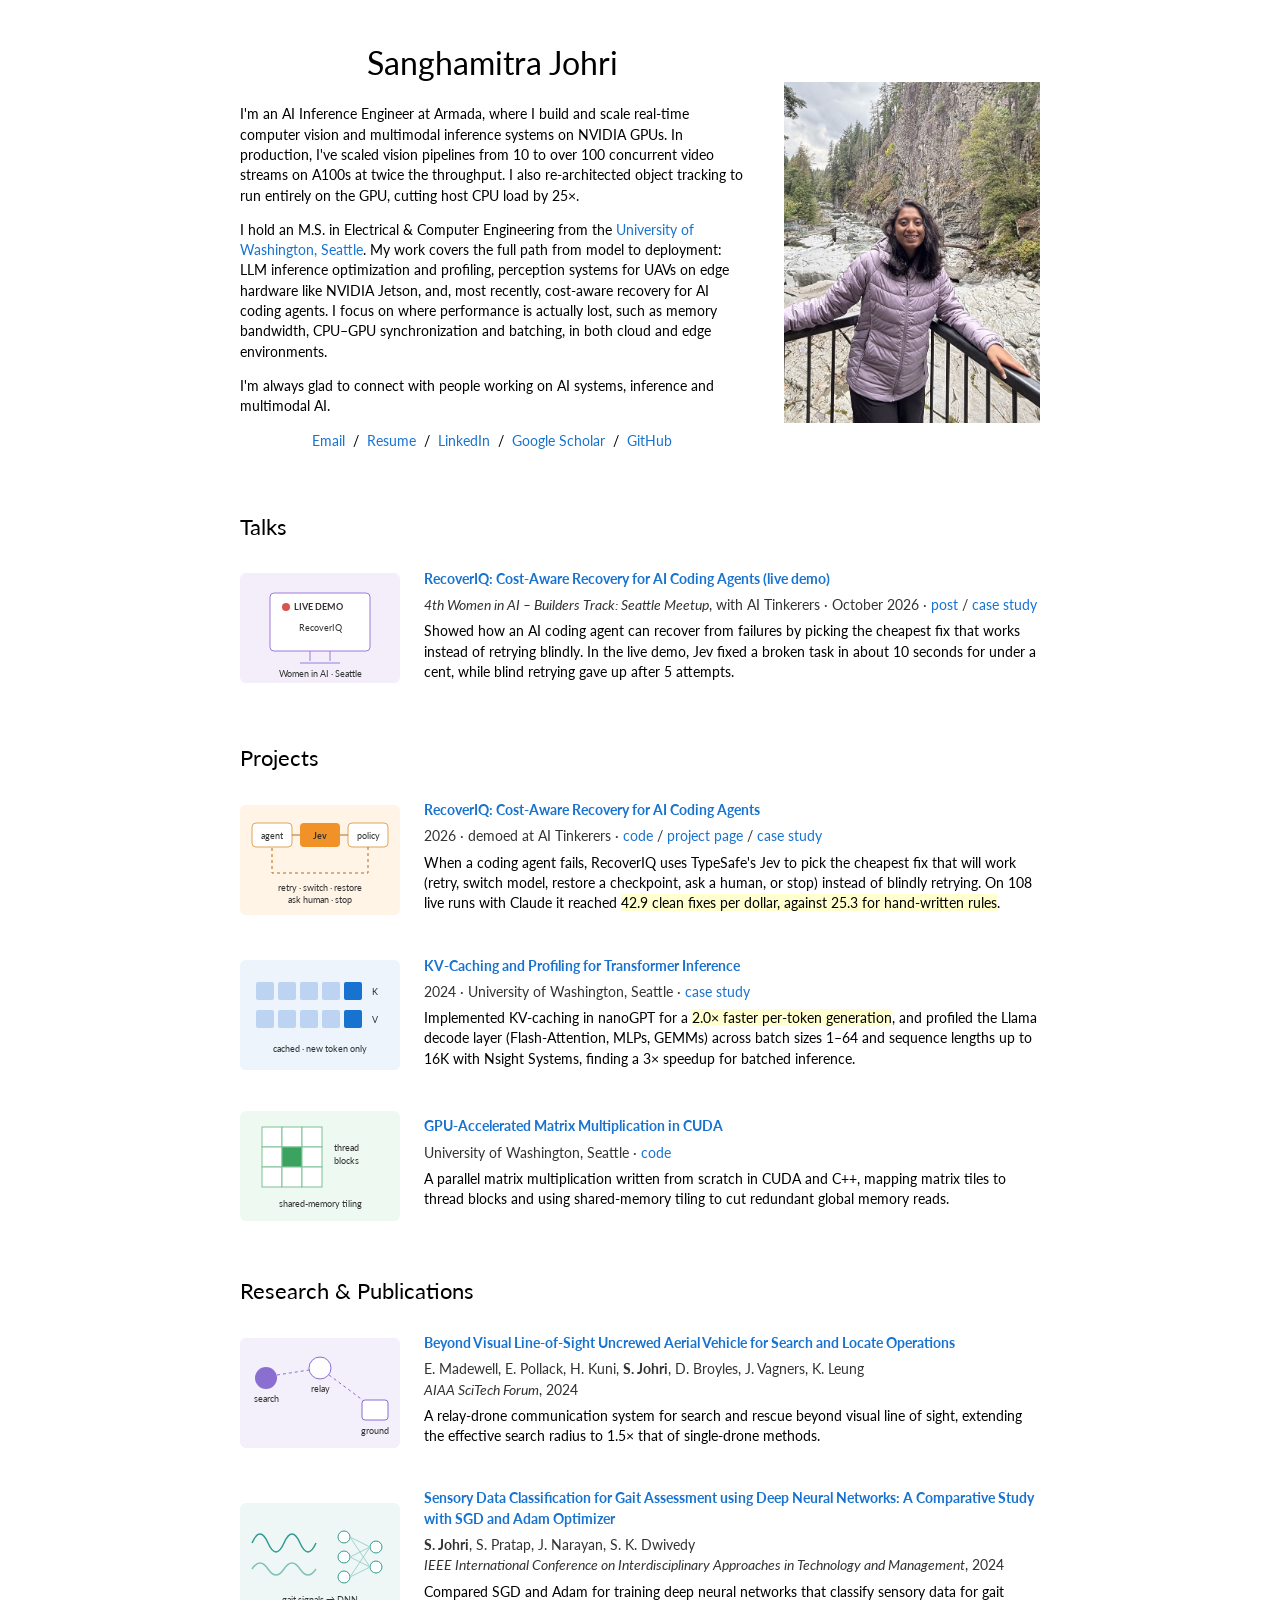
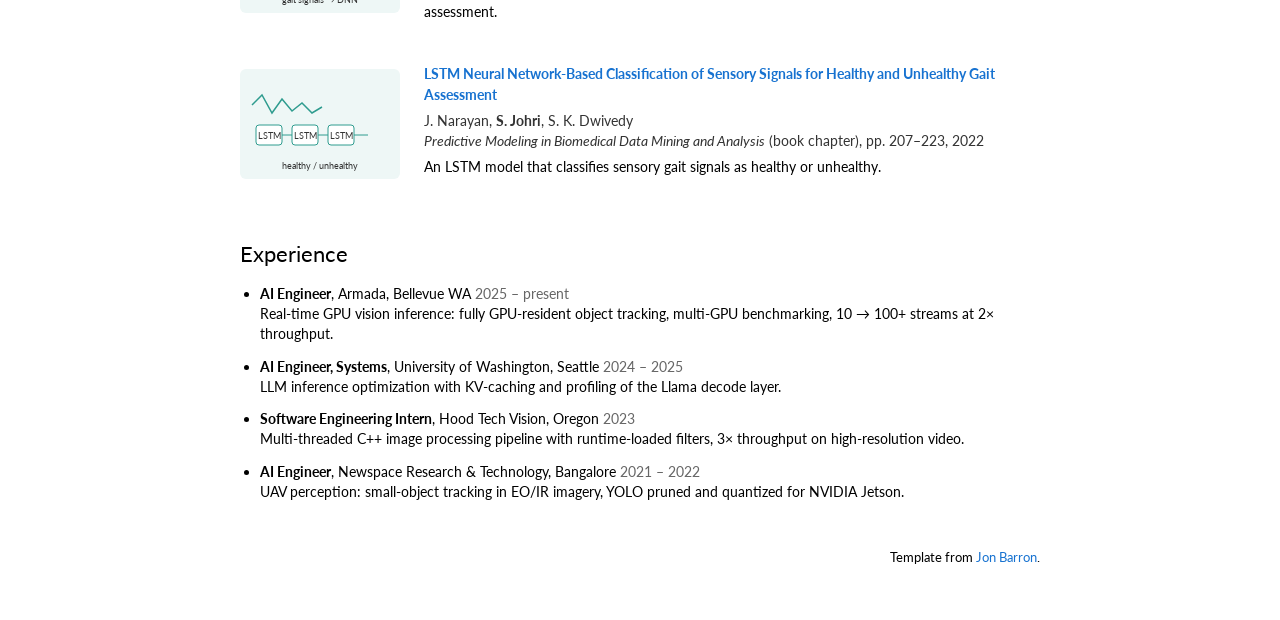
==== commit b874a7ff: "Publications: keep only the title link Co-Authored-By: Claude Opus 5.5 <noreply@anthropic.com>" ====
--- a/index.html
+++ b/index.html
@@ -159,7 +159,7 @@
     <div>
       <a href="project-3.html" class="papertitle">Beyond Visual Line-of-Sight Uncrewed Aerial Vehicle for Search and Locate Operations</a>
       <p class="meta">E. Madewell, E. Pollack, H. Kuni, <strong>S. Johri</strong>, D. Broyles, J. Vagners, K. Leung<br>
-        <em>AIAA SciTech Forum</em>, 2024 · <a href="project-3.html">case study</a> / <a href="https://scholar.google.com/citations?user=mle4mlAAAAAJ&amp;hl=en" target="_blank" rel="noopener noreferrer">scholar</a></p>
+        <em>AIAA SciTech Forum</em>, 2024</p>
       <p>A relay-drone communication system for search and rescue beyond visual line of sight, extending the effective
         search radius to 1.5× that of single-drone methods.</p>
     </div>
@@ -179,8 +179,7 @@
     <div>
       <a href="https://ieeexplore.ieee.org/abstract/document/10503416/" class="papertitle" target="_blank" rel="noopener noreferrer">Sensory Data Classification for Gait Assessment using Deep Neural Networks: A Comparative Study with SGD and Adam Optimizer</a>
       <p class="meta"><strong>S. Johri</strong>, S. Pratap, J. Narayan, S. K. Dwivedy<br>
-        <em>IEEE International Conference on Interdisciplinary Approaches in Technology and Management</em>, 2024 ·
-        <a href="https://ieeexplore.ieee.org/abstract/document/10503416/" target="_blank" rel="noopener noreferrer">paper</a> / <a href="https://scholar.google.com/citations?user=mle4mlAAAAAJ&amp;hl=en" target="_blank" rel="noopener noreferrer">scholar</a></p>
+        <em>IEEE International Conference on Interdisciplinary Approaches in Technology and Management</em>, 2024</p>
       <p>Compared SGD and Adam for training deep neural networks that classify sensory data for gait assessment.</p>
     </div>
   </article>
@@ -199,8 +198,7 @@
     <div>
       <a href="https://www.sciencedirect.com/science/chapter/edited-volume/pii/B978032399864200010X" class="papertitle" target="_blank" rel="noopener noreferrer">LSTM Neural Network-Based Classification of Sensory Signals for Healthy and Unhealthy Gait Assessment</a>
       <p class="meta">J. Narayan, <strong>S. Johri</strong>, S. K. Dwivedy<br>
-        <em>Predictive Modeling in Biomedical Data Mining and Analysis</em> (book chapter), pp. 207–223, 2022 ·
-        <a href="https://www.sciencedirect.com/science/chapter/edited-volume/pii/B978032399864200010X" target="_blank" rel="noopener noreferrer">paper</a> / <a href="https://scholar.google.com/citations?user=mle4mlAAAAAJ&amp;hl=en" target="_blank" rel="noopener noreferrer">scholar</a></p>
+        <em>Predictive Modeling in Biomedical Data Mining and Analysis</em> (book chapter), pp. 207–223, 2022</p>
       <p>An LSTM model that classifies sensory gait signals as healthy or unhealthy.</p>
     </div>
   </article>
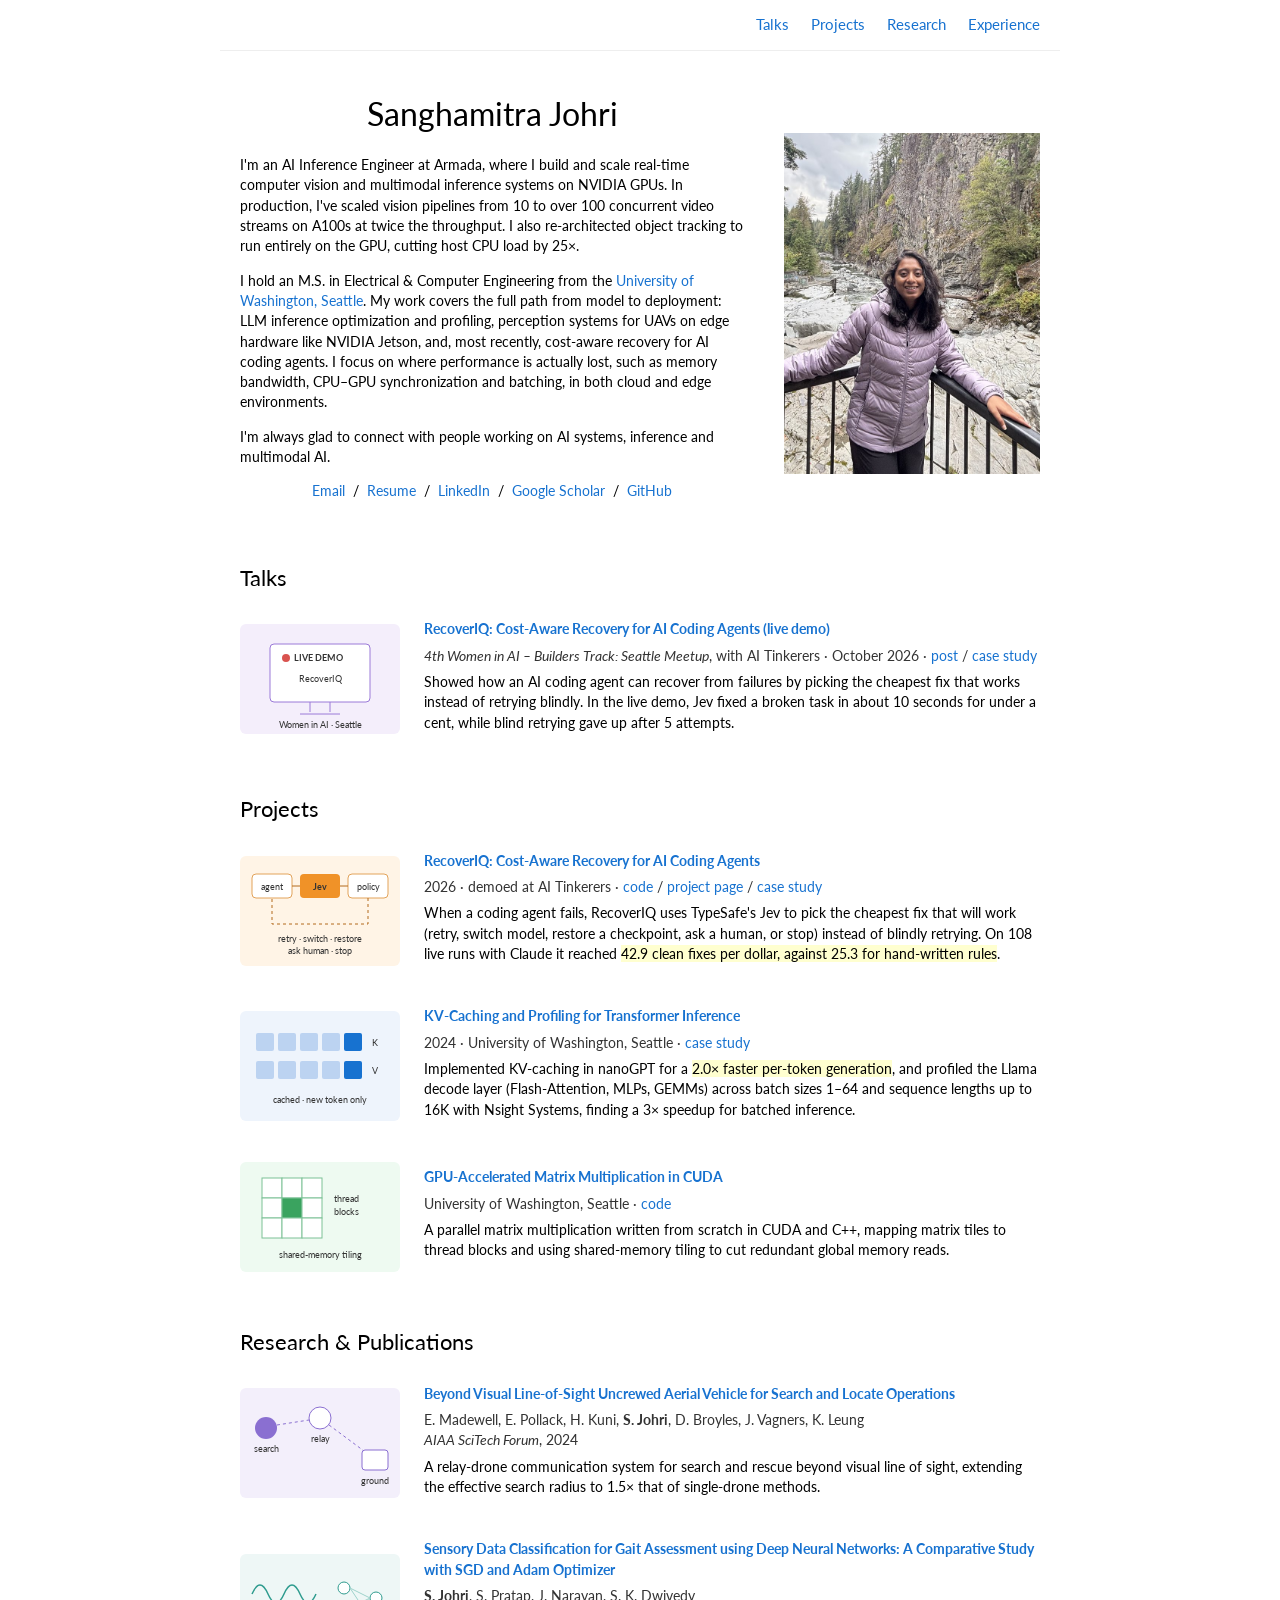
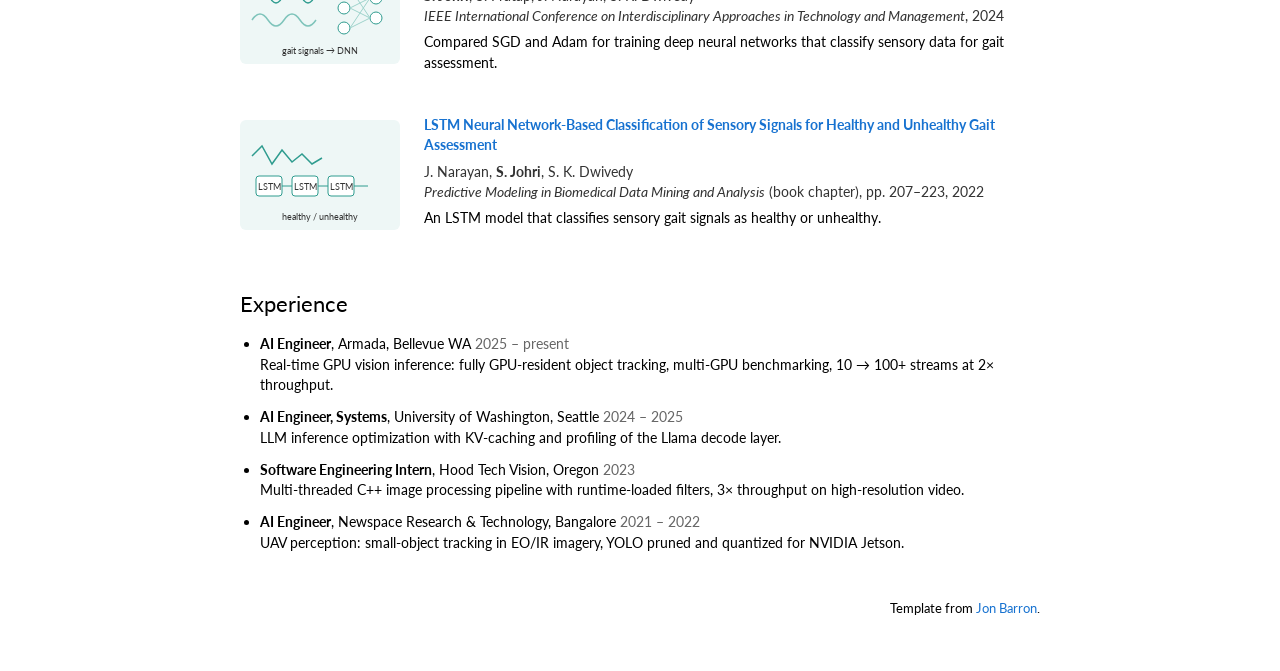
==== commit 5145a4a2: "Add sticky section navigation bar Co-Authored-By: Claude Opus 5.5 <noreply@anthropic.com>" ====
--- a/index.html
+++ b/index.html
@@ -10,6 +10,12 @@
 <link rel="stylesheet" href="home.css">
 </head>
 <body>
+<nav class="topnav" aria-label="Sections">
+  <a href="#talks">Talks</a>
+  <a href="#projects">Projects</a>
+  <a href="#research">Research</a>
+  <a href="#experience">Experience</a>
+</nav>
 <main class="page">
 
   <section class="intro">
@@ -45,7 +51,7 @@
     </div>
   </section>
 
-  <h2 class="heading">Talks</h2>
+  <h2 class="heading" id="talks">Talks</h2>
 
   <article class="item">
     <a class="thumb" href="https://www.linkedin.com/feed/update/urn:li:activity:7518827236146384896/" target="_blank" rel="noopener noreferrer" aria-label="LinkedIn post about the RecoverIQ demo">
@@ -69,7 +75,7 @@
     </div>
   </article>
 
-  <h2 class="heading">Projects</h2>
+  <h2 class="heading" id="projects">Projects</h2>
 
   <article class="item">
     <a class="thumb" href="project-5.html" aria-label="RecoverIQ case study">
@@ -143,7 +149,7 @@
     </div>
   </article>
 
-  <h2 class="heading">Research &amp; Publications</h2>
+  <h2 class="heading" id="research">Research &amp; Publications</h2>
 
   <article class="item">
     <a class="thumb" href="project-3.html" aria-label="BVLOS drone case study">
@@ -203,7 +209,7 @@
     </div>
   </article>
 
-  <h2 class="heading">Experience</h2>
+  <h2 class="heading" id="experience">Experience</h2>
   <ul class="exp">
     <li><strong>AI Engineer</strong>, Armada, Bellevue WA <span class="when">2025 – present</span><br>
       Real-time GPU vision inference: fully GPU-resident object tracking, multi-GPU benchmarking, 10 → 100+ streams at 2× throughput.</li>
--- a/home.css
+++ b/home.css
@@ -43,3 +43,26 @@
   .intro-photo { width: 55%; }
   .item { grid-template-columns: 1fr; gap: 10px; }
 }
+
+html { scroll-behavior: smooth; }
+@media (prefers-reduced-motion: reduce) { html { scroll-behavior: auto; } }
+
+.topnav {
+  position: sticky;
+  top: 0;
+  z-index: 10;
+  display: flex;
+  justify-content: flex-end;
+  gap: 22px;
+  max-width: 800px;
+  margin: 0 auto;
+  padding: 14px 20px;
+  background: rgba(255, 255, 255, 0.95);
+  border-bottom: 1px solid #eee;
+}
+.topnav a { font-size: 15px; }
+.heading { scroll-margin-top: 64px; }
+
+@media (max-width: 600px) {
+  .topnav { justify-content: center; gap: 16px; }
+}
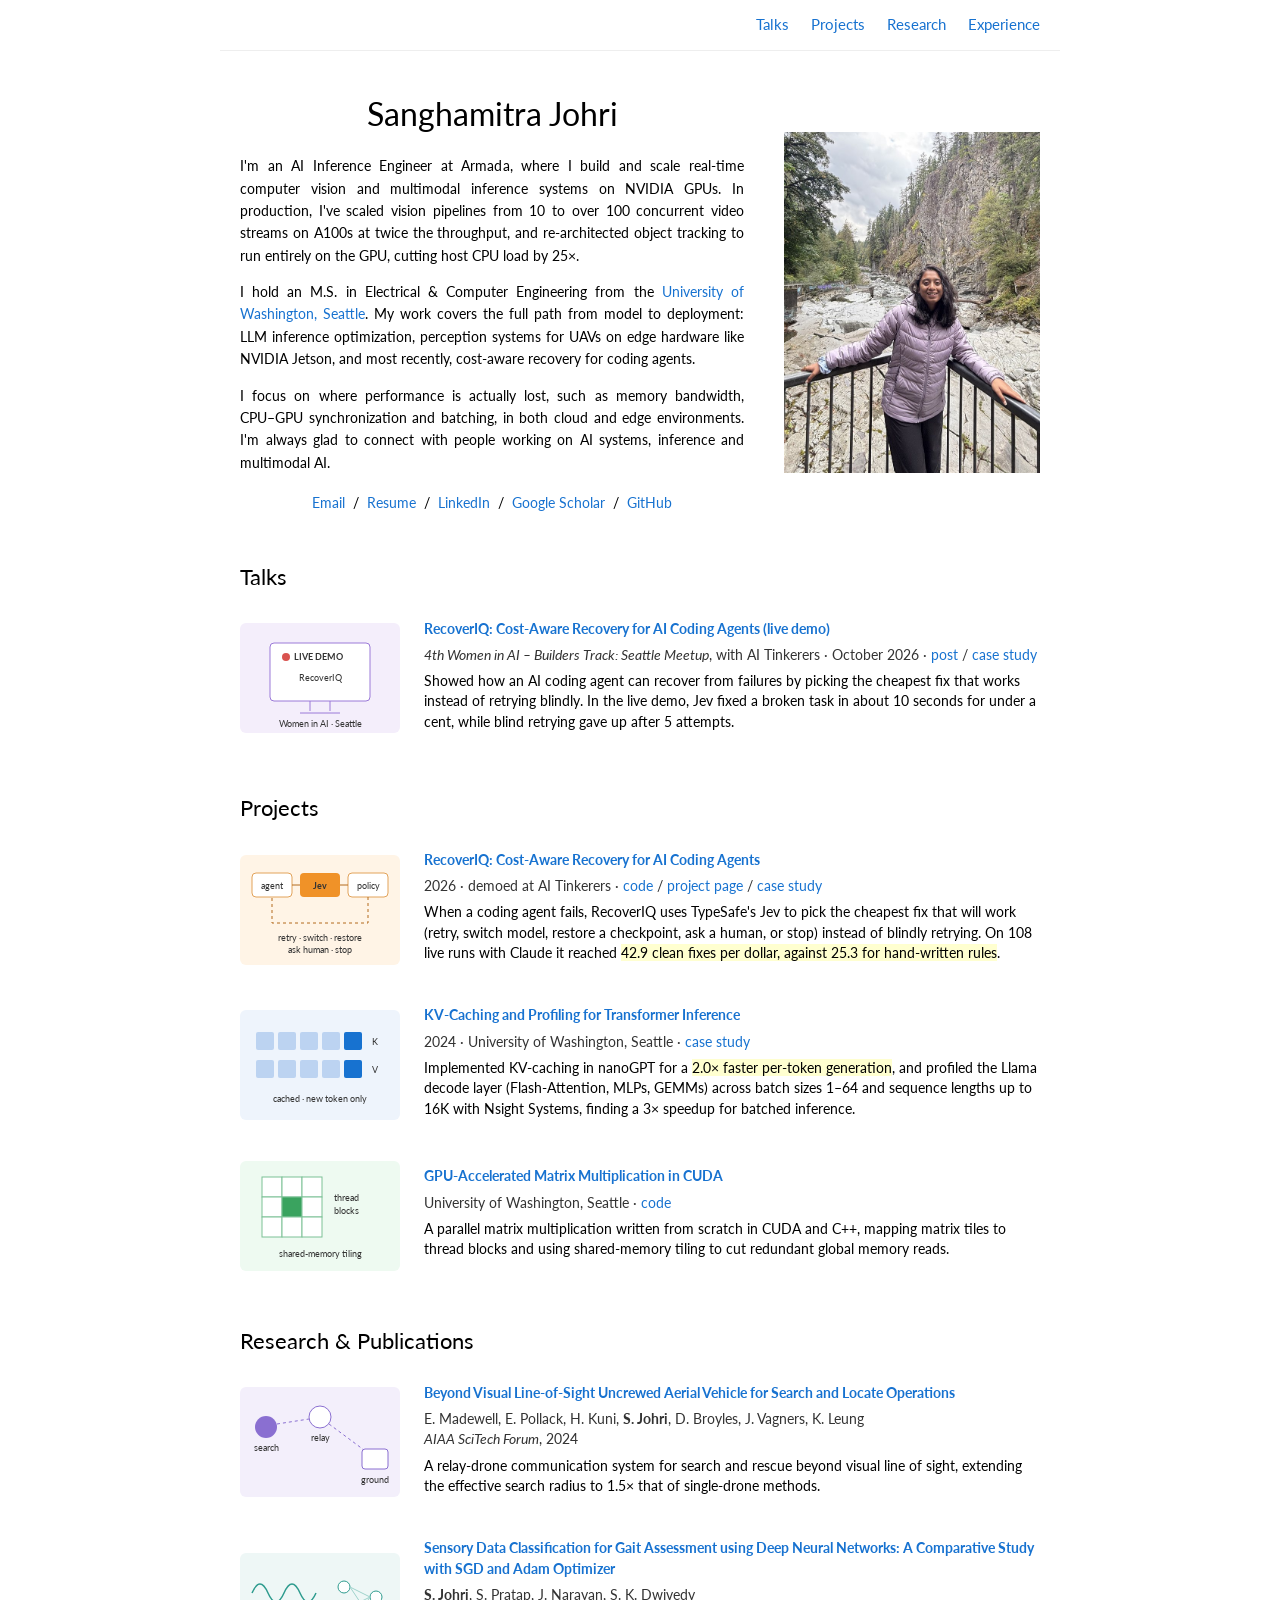
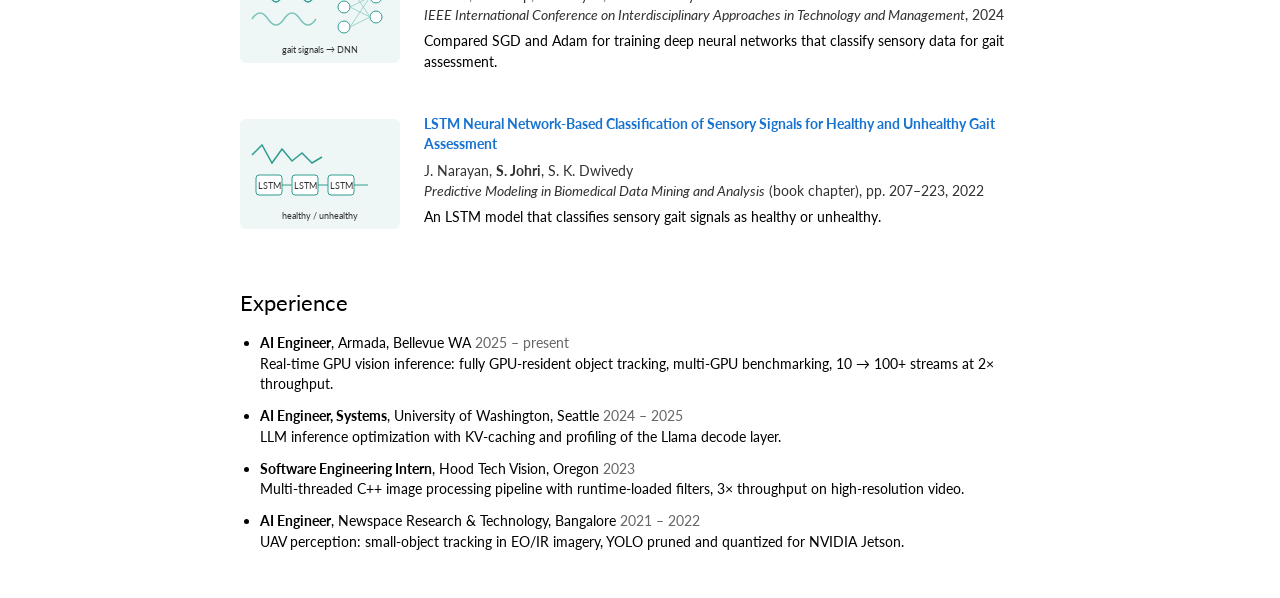
==== commit 17864ba8: "Even out intro paragraphs; remove footer credit Co-Authored-By: Claude Opus 5.5 <noreply@anthropic.c" ====
--- a/index.html
+++ b/index.html
@@ -24,19 +24,19 @@
       <p>
         I'm an AI Inference Engineer at Armada, where I build and scale real-time computer vision and multimodal
         inference systems on NVIDIA GPUs. In production, I've scaled vision pipelines from 10 to over 100 concurrent
-        video streams on A100s at twice the throughput. I also re-architected object tracking to run entirely on the GPU,
+        video streams on A100s at twice the throughput, and re-architected object tracking to run entirely on the GPU,
         cutting host CPU load by 25×.
       </p>
       <p>
         I hold an M.S. in Electrical &amp; Computer Engineering from the
         <a href="https://www.washington.edu/" target="_blank" rel="noopener noreferrer">University of Washington, Seattle</a>.
-        My work covers the full path from model to deployment: LLM inference optimization and profiling, perception
-        systems for UAVs on edge hardware like NVIDIA Jetson, and, most recently, cost-aware recovery for AI coding
-        agents. I focus on where performance is actually lost, such as memory bandwidth, CPU–GPU
-        synchronization and batching, in both cloud and edge environments.
+        My work covers the full path from model to deployment: LLM inference optimization, perception
+        systems for UAVs on edge hardware like NVIDIA Jetson, and most recently, cost-aware recovery for coding agents.
       </p>
       <p>
-        I'm always glad to connect with people working on AI systems, inference and multimodal AI.
+        I focus on where performance is actually lost, such as memory bandwidth, <span class="nowrap">CPU–GPU</span> synchronization and batching,
+        in both cloud and edge environments. I'm always glad to connect with people
+        working on AI systems, inference and multimodal AI.
       </p>
       <p class="links">
         <a href="mailto:johrisanghamitra@gmail.com">Email</a> &nbsp;/&nbsp;
@@ -221,7 +221,6 @@
       UAV perception: small-object tracking in EO/IR imagery, YOLO pruned and quantized for NVIDIA Jetson.</li>
   </ul>
 
-  <p class="credit">Template from <a href="https://jonbarron.info/" target="_blank" rel="noopener noreferrer">Jon Barron</a>.</p>
 </main>
 </body>
 </html>
--- a/home.css
+++ b/home.css
@@ -16,6 +16,9 @@
 .intro-text { flex: 1 1 63%; }
 .intro-photo { flex: 0 0 32%; }
 .intro-photo img { width: 100%; display: block; }
+.intro-text p { text-align: justify; line-height: 1.6; margin: 0 0 14px; }
+.nowrap { white-space: nowrap; }
+.intro-text p.links { text-align: center; margin: 18px 0 0; }
 .name { font-size: 32px; font-weight: 400; text-align: center; margin: 0 0 18px; }
 .links { text-align: center; }
 
@@ -41,6 +44,7 @@
 @media (max-width: 600px) {
   .intro { flex-direction: column-reverse; }
   .intro-photo { width: 55%; }
+  .intro-text p { text-align: left; }
   .item { grid-template-columns: 1fr; gap: 10px; }
 }
 
